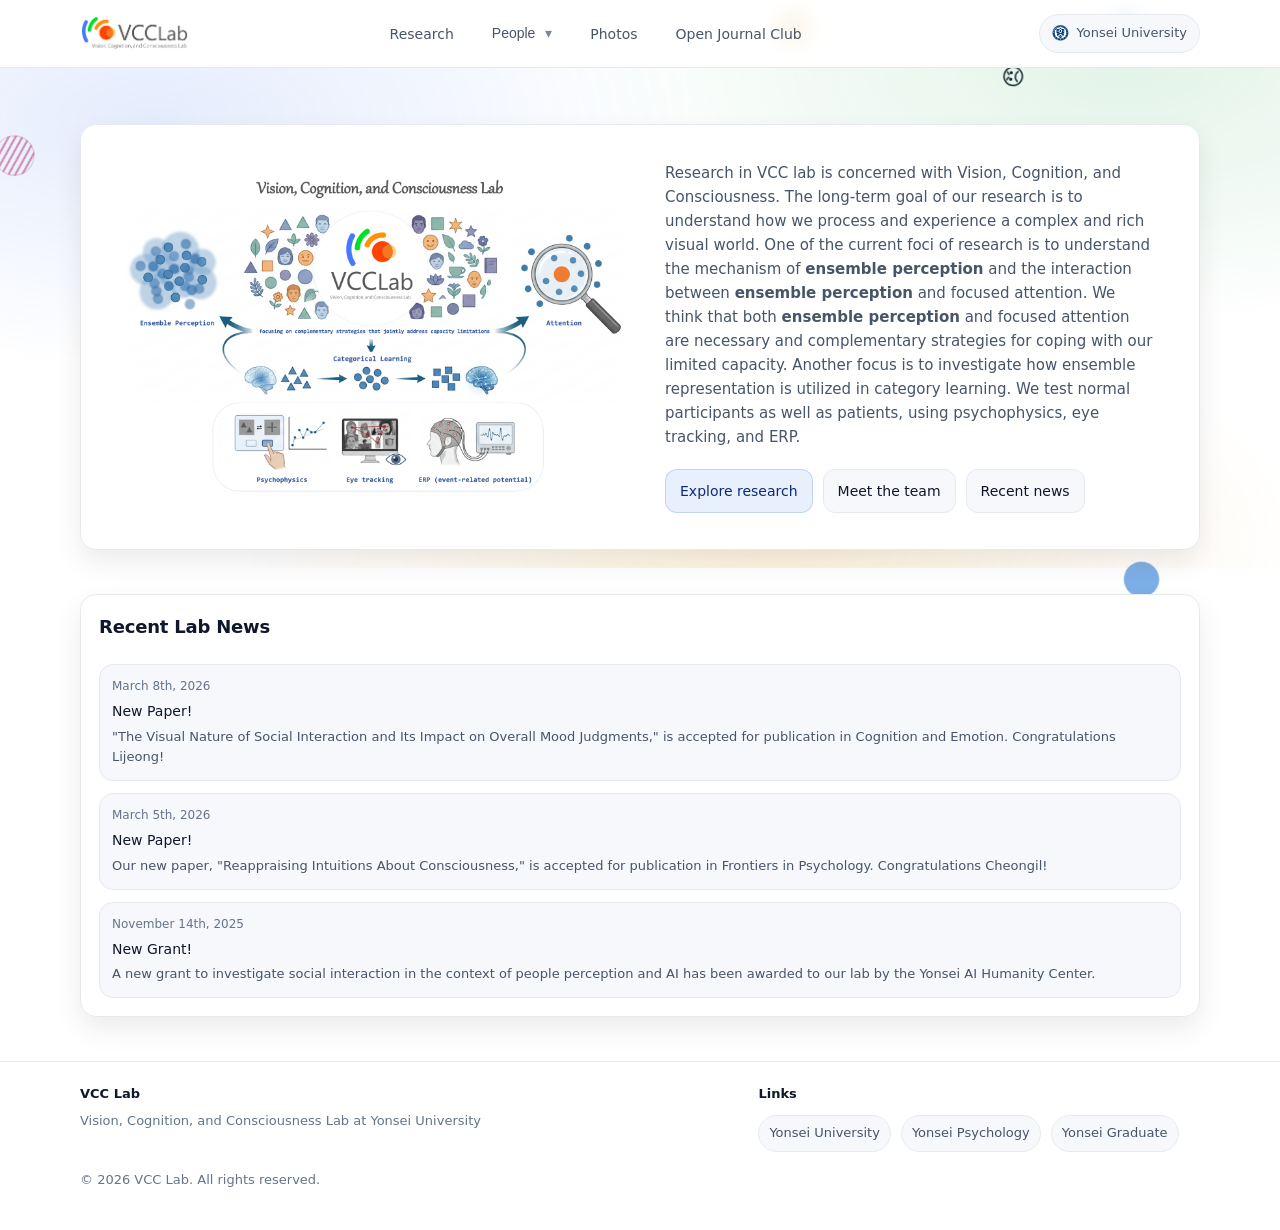
==== index.html @ 2c6363f0 "updated" ====
<!doctype html>
<html lang="en">
<head>
  <meta charset="utf-8" />
  <meta name="viewport" content="width=device-width, initial-scale=1" />
  <title>VCC Lab</title>
  <meta name="description" content="Vision, Cognition, and Consciousness Lab at Yonsei University" />
  <meta name="theme-color" content="#ffffff" />
  <link rel="icon" href="./assets/favicon/favicon.ico" sizes="any">
  <link rel="stylesheet" href="./assets/css/style.css" />
  <link href="https://fonts.googleapis.com/css2?family=Plus+Jakarta+Sans:wght@700;800&display=swap" rel="stylesheet">
  <style>
    /* ── Floating stimuli layer ── */
    #stimuli-layer {
      position: fixed;
      inset: 0;
      pointer-events: none;
      z-index: 0;
      overflow: hidden;
    }
    .stim {
      position: absolute;
      opacity: 0;
      transition: opacity 0.8s ease;
      will-change: transform, opacity;
    }
    .stim.alive { opacity: 1; }

    .news-row {
      grid-template-columns: 1fr;
    }
    /* ── Page z-order ── */
    /* header는 sticky 자체로 z-index 50 유지, position relative 추가 안 함 */
    main, footer { position: relative; z-index: 1; }

    /* hero 카드가 header 드롭다운을 가리지 않도록 */
    .hero { position: relative; z-index: 0; }
    .hero-split-card { position: relative; z-index: 0; }

    /* ── Hero split layout ── */
    .hero-split-card {
      display: flex;
      align-items: center;
      gap: 40px;
      padding: 36px 44px;
    }
    .hero-split-img {
      flex: 0 0 500px;
    }
    .hero-split-img img {
      width: 100%;
      height: auto;
      border-radius: 10px;
      display: block;
    }
    .hero-split-text {
      flex: 1;
      min-width: 0;
    }
    .hero-split-text .lead {
      text-align: left;
      margin-bottom: 20px;
    }
    @media (max-width: 700px) {
      .hero-split-card { flex-direction: column; padding: 24px 20px; gap: 24px; }
      .hero-split-img { flex: unset; width: 100%; max-width: 320px; margin: 0 auto; }
    }
  </style>
</head>

<body>
  <!-- Floating stimuli backdrop -->
  <div id="stimuli-layer" aria-hidden="true"></div>

  <a class="skip" href="#main">Skip to content</a>

  <header>
    <div class="container">
      <div class="nav">
        <a class="brand brand-logo-only" href="./index.html" aria-label="VCC Lab home">
          <img class="brand-logo" src="./assets/img/vcc-logo.png" alt="VCC Lab logo">
        </a>

        <nav class="nav-desktop" aria-label="Primary">
          <ul class="nav-list">
            <li><a href="./research.html">Research</a></li>
            <li class="has-dropdown">
              <button class="nav-link dropdown-toggle" type="button" aria-haspopup="true" aria-expanded="false">
                People <span class="chev" aria-hidden="true">▾</span>
              </button>
              <ul class="dropdown" role="menu">
                <li role="none"><a role="menuitem" href="./people/pi.html">P.I.</a></li>
                <li role="none"><a role="menuitem" href="./people/members.html">Members</a></li>
                <li role="none"><a role="menuitem" href="./people/alumni.html">Alumni</a></li>
              </ul>
            </li>
            <li><a href="./photos.html">Photos</a></li>
            <li><a href="./openJC.html">Open Journal Club</a></li>
          </ul>
        </nav>

        <div class="nav-right">
          <div class="pill pill-yonsei" title="Affiliation">
            <img class="pill-logo" src="./assets/img/yonsei-logo.png" alt="Yonsei University">
            <span class="pill-text">Yonsei University</span>
          </div>
          <button class="menu-btn" id="menuBtn" aria-expanded="false" aria-controls="mobileMenu" aria-label="Open menu">☰</button>
        </div>
      </div>

      <div class="mobile" id="mobileMenu">
        <ul class="mobile-list">
          <li><a href="./research.html">Research</a></li>
          <li class="mobile-group">
            <button class="mobile-accordion" type="button" aria-expanded="false" aria-controls="mobilePeople">
              People <span class="chev" aria-hidden="true">▾</span>
            </button>
            <ul class="mobile-sub" id="mobilePeople">
              <li><a href="./people/pi.html">P.I.</a></li>
              <li><a href="./people/members.html">Members</a></li>
              <li><a href="./people/alumni.html">Alumni</a></li>
            </ul>
          </li>
          <li><a href="./photos.html">Photos</a></li>
          <li><a href="./openJC.html">Open Journal Club</a></li>
        </ul>
      </div>
    </div>
  </header>

  <main id="main">
    <section class="hero" aria-label="Hero">
      <div class="container">
        <div class="card hero-split-card">
          <!-- Left: representative image -->
          <div class="hero-split-img">
            <img src="./assets/img/vcc.png" alt="VCC Lab representative image">
          </div>

          <!-- Right: text -->
          <div class="hero-split-text">
            <p class="lead">
              Research in VCC lab is concerned with Vision, Cognition, and Consciousness.
              The long-term goal of our research is to understand how we process and experience a complex and rich visual world.
              One of the current foci of research is to understand the mechanism of <a href="https://en.wikipedia.org/wiki/Ensemble_coding" target="_blank" rel="noreferrer"><strong>ensemble perception</strong></a> and the interaction between <a href="https://en.wikipedia.org/wiki/Ensemble_coding" target="_blank" rel="noreferrer"><strong>ensemble perception</strong></a> and focused attention.
              We think that both <a href="https://en.wikipedia.org/wiki/Ensemble_coding" target="_blank" rel="noreferrer"><strong>ensemble perception</strong></a> and focused attention are necessary and complementary strategies for coping with our limited capacity.
              Another focus is to investigate how ensemble representation is utilized in category learning.
              We test normal participants as well as patients, using psychophysics, eye tracking, and ERP.
            </p>
            <div class="cta-row">
              <a class="btn primary" href="./research.html">Explore research</a>
              <a class="btn" href="./people/members.html">Meet the team</a>
              <a class="btn" href="#news">Recent news</a>
            </div>
          </div>
        </div>
      </div>
    </section>

    <section aria-label="News">
      <div class="container">
        <div class="card content-card news-full" id="news">
          <div class="news-head">
            <div>
              <h2>Recent Lab News</h2>
            </div>
          </div>
          <ul class="list news-row" aria-label="News list">
            <li class="news-item">
              <div class="date">March 8th, 2026</div>
              <div class="title">New Paper!</div>
              <div class="desc">"The Visual Nature of Social Interaction and Its Impact on Overall Mood Judgments," is accepted for publication in Cognition and Emotion. Congratulations Lijeong!</div>
            </li>
            <li class="news-item">
              <div class="date">March 5th, 2026</div>
              <div class="title">New Paper!</div>
              <div class="desc">Our new paper, "Reappraising Intuitions About Consciousness," is accepted for publication in Frontiers in Psychology. Congratulations Cheongil!</div>
            </li>
            <li class="news-item">
              <div class="date">November 14th, 2025</div>
              <div class="title">New Grant!</div>
              <div class="desc">A new grant to investigate social interaction in the context of people perception and AI has been awarded to our lab by the Yonsei AI Humanity Center.</div>
            </li>
          </ul>
        </div>
      </div>
    </section>
  </main>

  <footer>
    <div class="container">
      <div class="footer-grid">
        <div>
          <div class="footer-title">VCC Lab</div>
          <div class="footer-sub">Vision, Cognition, and Consciousness Lab at Yonsei University</div>
        </div>
        <div>
          <div class="footer-title">Links</div>
          <div class="footer-links" aria-label="External links">
            <a href="https://www.yonsei.ac.kr/" target="_blank" rel="noreferrer">Yonsei University</a>
            <a href="https://psychology.yonsei.ac.kr/" target="_blank" rel="noreferrer">Yonsei Psychology</a>
            <a href="https://graduate.yonsei.ac.kr/" target="_blank" rel="noreferrer">Yonsei Graduate</a>
          </div>
        </div>
      </div>
      <div class="copyright">© <span id="year"></span> VCC Lab. All rights reserved.</div>
    </div>
  </footer>

  <script defer src="./assets/js/main.js"></script>

  <script>
  (() => {
    const layer = document.getElementById('stimuli-layer');
    const W = () => window.innerWidth;
    const H = () => window.innerHeight;

    const COLORS = ['#e05c5c','#5c9be0','#5cce7a','#e0b95c','#a05ce0','#5ccee0','#e07a5c','#ce5c8a'];
    const EMOTIONS = ['😊','😮','😢','😠','😲','🙂','😐','😃','😯'];

    /* ── SVG helpers ── */
    function svgNS(tag) { return document.createElementNS('http://www.w3.org/2000/svg', tag); }

    function makeLine(angle, color) {
      const len = 28 + Math.random() * 22;
      const S = len + 10;
      const svg = svgNS('svg');
      svg.setAttribute('width', S); svg.setAttribute('height', S);
      svg.setAttribute('viewBox', `0 0 ${S} ${S}`);
      const cx = S/2, cy = S/2;
      const rad = angle * Math.PI / 180;
      const dx = Math.cos(rad)*len/2, dy = Math.sin(rad)*len/2;
      const line = svgNS('line');
      line.setAttribute('x1', cx-dx); line.setAttribute('y1', cy-dy);
      line.setAttribute('x2', cx+dx); line.setAttribute('y2', cy+dy);
      line.setAttribute('stroke', color); line.setAttribute('stroke-width', '3');
      line.setAttribute('stroke-linecap', 'round');
      svg.appendChild(line);
      return svg;
    }

    function makeCircle(color) {
      const r = 8 + Math.random() * 10;
      const S = r*2+6;
      const svg = svgNS('svg');
      svg.setAttribute('width', S); svg.setAttribute('height', S);
      svg.setAttribute('viewBox', `0 0 ${S} ${S}`);
      const c = svgNS('circle');
      c.setAttribute('cx', S/2); c.setAttribute('cy', S/2); c.setAttribute('r', r);
      c.setAttribute('fill', color); c.setAttribute('opacity', '0.8');
      svg.appendChild(c);
      return svg;
    }

    function makeSquare(color) {
      const s = 14 + Math.random() * 14;
      const S = s + 8;
      const svg = svgNS('svg');
      svg.setAttribute('width', S); svg.setAttribute('height', S);
      svg.setAttribute('viewBox', `0 0 ${S} ${S}`);
      const r = svgNS('rect');
      r.setAttribute('x', 4); r.setAttribute('y', 4);
      r.setAttribute('width', s); r.setAttribute('height', s);
      r.setAttribute('fill', 'none'); r.setAttribute('stroke', color);
      r.setAttribute('stroke-width', '2.5'); r.setAttribute('rx', '3');
      svg.appendChild(r);
      return svg;
    }

    function makeGabor(angle, color) {
      const size = 44;
      const uid = 'g' + Math.random().toString(36).slice(2);
      const svg = svgNS('svg');
      svg.setAttribute('width', size); svg.setAttribute('height', size);
      svg.setAttribute('viewBox', `0 0 ${size} ${size}`);
      const defs = svgNS('defs');
      const clip = svgNS('clipPath');
      clip.setAttribute('id', uid);
      const cc = svgNS('circle');
      cc.setAttribute('cx', size/2); cc.setAttribute('cy', size/2); cc.setAttribute('r', size/2-2);
      clip.appendChild(cc); defs.appendChild(clip); svg.appendChild(defs);
      const g = svgNS('g');
      g.setAttribute('clip-path', `url(#${uid})`);
      const rad = angle * Math.PI / 180;
      const spacing = 6;
      for (let i = -size; i < size*2; i += spacing) {
        const l = svgNS('line');
        const ox = Math.cos(rad+Math.PI/2)*i, oy = Math.sin(rad+Math.PI/2)*i;
        const dx = Math.cos(rad)*size*2, dy = Math.sin(rad)*size*2;
        l.setAttribute('x1', size/2+ox-dx); l.setAttribute('y1', size/2+oy-dy);
        l.setAttribute('x2', size/2+ox+dx); l.setAttribute('y2', size/2+oy+dy);
        l.setAttribute('stroke', color); l.setAttribute('stroke-width', '2'); l.setAttribute('opacity','0.7');
        g.appendChild(l);
      }
      const border = svgNS('circle');
      border.setAttribute('cx', size/2); border.setAttribute('cy', size/2); border.setAttribute('r', size/2-2);
      border.setAttribute('fill','none'); border.setAttribute('stroke', color);
      border.setAttribute('stroke-width','1.5'); border.setAttribute('opacity','0.4');
      g.appendChild(border); svg.appendChild(g);
      return svg;
    }

    function makeEmoji() {
      const span = document.createElement('span');
      span.textContent = EMOTIONS[Math.floor(Math.random() * EMOTIONS.length)];
      span.style.cssText = `font-size:${22+Math.random()*14}px;line-height:1;user-select:none;display:block`;
      return span;
    }

    function randomChild() {
      const color = COLORS[Math.floor(Math.random() * COLORS.length)];
      const kind = Math.floor(Math.random() * 5);
      if (kind === 0) return makeLine(Math.random()*180, color);
      if (kind === 1) return makeCircle(color);
      if (kind === 2) return makeSquare(color);
      if (kind === 3) return makeGabor(Math.random()*180, color);
      return makeEmoji();
    }

    /* ── Particle lifecycle ── */
    const MAX_STIMS = 20;
    let pool = [];
    let paused = false;

    function spawn() {
      if (paused || pool.length >= MAX_STIMS) return;

      const wrap = document.createElement('div');
      wrap.className = 'stim';
      wrap.appendChild(randomChild());
      layer.appendChild(wrap);

      let cx = Math.random() * W();
      let cy = Math.random() * H();
      wrap.style.left = cx + 'px';
      wrap.style.top  = cy + 'px';

      const speed = 0.15 + Math.random() * 0.25;
      const ang   = Math.random() * Math.PI * 2;
      const vx    = Math.cos(ang) * speed;
      const vy    = Math.sin(ang) * speed;
      const vspin = (Math.random() - 0.5) * 0.04;
      let rot     = Math.random() * 360;
      let last    = null;
      let alive   = true;

      pool.push(wrap);
      requestAnimationFrame(() => requestAnimationFrame(() => wrap.classList.add('alive')));

      function tick(ts) {
        if (!alive) return;
        if (paused) { last = null; requestAnimationFrame(tick); return; }
        const dt = last ? Math.min(ts - last, 50) : 16;
        last = ts;
        cx += vx * dt; cy += vy * dt; rot += vspin * dt;
        wrap.style.left      = cx + 'px';
        wrap.style.top       = cy + 'px';
        wrap.style.transform = `rotate(${rot}deg)`;
        const margin = 80;
        if (cx < -margin || cx > W()+margin || cy < -margin || cy > H()+margin) {
          kill(); return;
        }
        requestAnimationFrame(tick);
      }

      function kill() {
        alive = false;
        wrap.classList.remove('alive');
        setTimeout(() => { wrap.remove(); pool = pool.filter(p => p !== wrap); }, 900);
      }

      requestAnimationFrame(tick);
    }

    /* ── Pause on scroll past hero ── */
    window.addEventListener('scroll', () => {
      const heroEl = document.querySelector('.hero');
      if (!heroEl) return;
      const rect = heroEl.getBoundingClientRect();
      const nowPaused = rect.bottom < 0;
      if (nowPaused !== paused) {
        paused = nowPaused;
        if (paused) {
          pool.forEach(p => p.classList.remove('alive'));
        }
      }
    }, { passive: true });

    /* ── Spawn loop ── */
    function loop() {
      if (!paused) spawn();
      setTimeout(loop, 350 + Math.random() * 450);
    }

    window.addEventListener('load', () => {
      for (let i = 0; i < 10; i++) setTimeout(spawn, i * 120);
      loop();
    });
  })();
  </script>
</body>
</html>
---- assets/css/style.css ----
:root{
  /* base */
  --bg: #ffffff;
  --surface: #f6f8fb;
  --card: #ffffff;
  --text: #0f172a;
  --muted: #475569;
  --muted2: #64748b;
  --line: #e6eaf0;

  /* brand colors (blue / green / orange) */
  --blue: #2563eb;
  --green: #16a34a;
  --orange: #f59e0b;

  --blue-weak: rgba(37,99,235,0.12);
  --green-weak: rgba(22,163,74,0.12);
  --orange-weak: rgba(245,158,11,0.14);

  --shadow: 0 12px 28px rgba(2,6,23,0.08);
  --radius: 16px;
  --max: 1120px;
  --font: ui-sans-serif, system-ui, -apple-system, Segoe UI, Roboto, Helvetica, Arial, "Apple Color Emoji","Segoe UI Emoji";
}

.page-hero h1 {
  font-family: 'Plus Jakarta Sans', sans-serif;
  background: linear-gradient(90deg, #4a7fd4 0%, #3aab6a 25%, #e87a3a 50%, #3aab6a 75%, #4a7fd4 100%);
  background-size: 200% auto;
  -webkit-background-clip: text;
  -webkit-text-fill-color: transparent;
  background-clip: text;
  font-weight: 800;
  line-height: 1.3;
  padding-bottom: 0.15em;
  animation: gradientFlow 15s linear infinite;
}

@keyframes gradientFlow {
  0%   { background-position: 0% center; }
  100% { background-position: 200% center; }
}

*{ box-sizing: border-box; }
html, body{ height: 100%; }
body{
  margin: 0;
  font-family: var(--font);
  color: var(--text);
  background: var(--bg);
  line-height: 1.6;
}

a{ color: inherit; text-decoration: none; }
a:hover{ text-decoration: underline; text-underline-offset: 4px; }

.container{
  width: min(var(--max), calc(100% - 44px));
  margin: 0 auto;
}

/* accessibility */
.skip{
  position: absolute;
  left: -999px;
  top: 10px;
  padding: 10px 12px;
  background: var(--card);
  border: 1px solid var(--line);
  border-radius: 12px;
}
.skip:focus{ left: 10px; z-index: 999; }

/* header */
header{
  position: sticky;
  top: 0;
  z-index: 50;
  background: rgba(255,255,255,0.82);
  backdrop-filter: blur(10px);
  border-bottom: 1px solid var(--line);
}
.nav{
  display: flex;
  align-items: center;
  justify-content: space-between;
  padding: 14px 0;
  gap: 14px;
}
.brand{
  display: flex;
  align-items: center;
  gap: 10px;
  min-width: 200px;
}
.logo{
  width: 36px;
  height: 36px;
  border-radius: 12px;
  border: 1px solid rgba(15,23,42,0.10);
  background:
    radial-gradient(circle at 28% 30%, var(--blue) 0 38%, transparent 40%),
    radial-gradient(circle at 70% 35%, var(--green) 0 34%, transparent 36%),
    radial-gradient(circle at 52% 74%, var(--orange) 0 34%, transparent 36%),
    linear-gradient(#ffffff, #ffffff);
  box-shadow: 0 8px 18px rgba(2,6,23,0.10);
}
.brand-title{ display: grid; gap: 2px; }
.brand-title .name{
  font-size: 14px;
  letter-spacing: 0.2px;
  font-weight: 750;
}
.brand-title .tag{
  font-size: 12px;
  color: var(--muted2);
}

nav ul{
  list-style: none;
  padding: 0;
  margin: 0;
  display: flex;
  gap: 18px;
  align-items: center;
}
nav a{
  font-size: 14px;
  color: var(--muted);
  padding: 8px 10px;
  border-radius: 12px;
}
nav a:hover{
  background: var(--surface);
  text-decoration: none;
  color: var(--text);
}

.nav-right{
  display: flex;
  align-items: center;
  gap: 10px;
  min-width: 200px;
  justify-content: flex-end;
}
.pill{
  display: inline-flex;
  align-items: center;
  gap: 8px;
  padding: 8px 12px;
  border-radius: 999px;
  border: 1px solid var(--line);
  background: var(--surface);
  color: var(--muted);
  font-size: 13px;
  white-space: nowrap;
}
.pill strong{ color: var(--text); }

.menu-btn{
  display: none;
  width: 40px;
  height: 40px;
  border-radius: 12px;
  border: 1px solid var(--line);
  background: var(--surface);
  cursor: pointer;
}

/* mobile menu */
.mobile{
  display: none;
  border-top: 1px solid var(--line);
  background: rgba(255,255,255,0.94);
}
.mobile ul{
  list-style: none;
  margin: 0;
  padding: 10px 0;
  display: grid;
  gap: 6px;
}
.mobile a{
  display: block;
  padding: 10px 12px;
  border-radius: 12px;
  color: var(--muted);
}
.mobile a:hover{
  background: var(--surface);
  color: var(--text);
  text-decoration: none;
}
.mobile.open{ display: block; }

/* hero */
.hero{
  padding: 56px 0 18px;
  background:
    radial-gradient(900px 420px at 12% 10%, var(--blue-weak), transparent 60%),
    radial-gradient(900px 420px at 88% 0%, var(--green-weak), transparent 62%),
    radial-gradient(900px 420px at 60% 95%, var(--orange-weak), transparent 60%);
}
.hero-grid{
  display: grid;
  grid-template-columns: 1.2fr 0.8fr;
  gap: 18px;
  align-items: stretch;
}
.card{
  background: var(--card);
  border: 1px solid var(--line);
  border-radius: var(--radius);
  box-shadow: var(--shadow);
}
.hero-main{ padding: 26px; }

.kicker{
  display: inline-flex;
  align-items: center;
  gap: 10px;
  padding: 7px 12px;
  border-radius: 999px;
  border: 1px solid var(--line);
  background: var(--surface);
  color: var(--muted);
  font-size: 13px;
}
.dot{
  width: 8px; height: 8px;
  border-radius: 999px;
  background: var(--blue);
  box-shadow: 0 0 0 4px var(--blue-weak);
}

h1{
  margin: 14px 0 10px;
  font-size: clamp(30px, 4vw, 44px);
  line-height: 1.12;
  letter-spacing: -0.45px;
}
.lead{
  margin: 0;
  color: var(--muted);
  font-size: 15px;
  max-width: 72ch;
}

.cta-row{
  display: flex;
  flex-wrap: wrap;
  gap: 10px;
  margin-top: 18px;
}
.btn{
  display: inline-flex;
  align-items: center;
  justify-content: center;
  gap: 8px;
  padding: 10px 14px;
  border-radius: 12px;
  border: 1px solid var(--line);
  background: var(--surface);
  color: var(--text);
  font-size: 14px;
  cursor: pointer;
}
.btn:hover{
  text-decoration: none;
  background: #eef3ff;
}
.btn.primary{
  border-color: rgba(37,99,235,0.20);
  background: rgba(37,99,235,0.10);
  color: #0b2a7a;
}
.btn.primary:hover{ background: rgba(37,99,235,0.14); }

/* side cards */
.hero-side{
  padding: 18px;
  display: grid;
  gap: 12px;
}
.mini{
  border: 1px solid var(--line);
  background: var(--surface);
  border-radius: 14px;
  padding: 14px;
}
.mini h3{
  margin: 0 0 6px;
  font-size: 13px;
  color: var(--muted2);
  letter-spacing: 0.2px;
  font-weight: 700;
}
.mini p{ margin: 0; color: var(--muted); font-size: 14px; }
.meta{
  margin-top: 10px;
  display: flex;
  flex-wrap: wrap;
  gap: 8px;
}
.chip{
  font-size: 12px;
  color: var(--muted);
  padding: 6px 10px;
  border-radius: 999px;
  background: #ffffff;
  border: 1px solid var(--line);
}

/* content sections */
section{ padding: 26px 0; }
.grid2{
  display: grid;
  grid-template-columns: 1fr 1fr;
  gap: 18px;
  align-items: start;
}
.content-card{ padding: 18px; }
.content-card h2{
  margin: 0 0 10px;
  font-size: 18px;
  letter-spacing: -0.2px;
}
.content-card p{ margin: 0; color: var(--muted); font-size: 14px; }

.list{
  margin: 12px 0 0;
  padding: 0;
  list-style: none;
  display: grid;
  gap: 10px;
}
.news-item{
  padding: 12px;
  border-radius: 14px;
  border: 1px solid var(--line);
  background: var(--surface);
  display: grid;
  gap: 4px;
}
.news-item .date{ font-size: 12px; color: var(--muted2); }
.news-item .title{ font-size: 14px; color: var(--text); }
.news-item .desc{ font-size: 13px; color: var(--muted); }

.quick{
  display: grid;
  gap: 10px;
  margin-top: 12px;
}
.quick a{
  display: flex;
  align-items: center;
  justify-content: space-between;
  padding: 12px 14px;
  border-radius: 14px;
  border: 1px solid var(--line);
  background: var(--surface);
  color: var(--muted);
}
.quick a:hover{
  background: #eef3ff;
  color: var(--text);
  text-decoration: none;
}
.arrow{ opacity: 0.7; }

/* footer */
footer{
  margin-top: 18px;
  padding: 22px 0 40px;
  border-top: 1px solid var(--line);
  color: var(--muted2);
  font-size: 13px;
}
.footer-grid{
  display: grid;
  grid-template-columns: 1.2fr 0.8fr;
  gap: 16px;
}
.footer-title{ color: var(--text); font-weight: 750; }
.footer-sub{ margin-top: 6px; color: var(--muted2); }
.footer-links{
  display: flex;
  flex-wrap: wrap;
  gap: 10px;
  margin-top: 10px;
}
.footer-links a{
  padding: 7px 10px;
  border-radius: 999px;
  border: 1px solid var(--line);
  background: var(--surface);
  color: var(--muted);
}
.footer-links a:hover{
  background: #eef3ff;
  color: var(--text);
  text-decoration: none;
}
.copyright{
  margin-top: 18px;
  color: var(--muted2);
}

/* responsive */
@media (max-width: 920px){
  .hero-grid{ grid-template-columns: 1fr; }
  .nav-right .pill{ display: none; }
}
@media (max-width: 720px){
  nav{ display: none; }
  .menu-btn{ display: inline-flex; align-items: center; justify-content: center; }
  .grid2{ grid-template-columns: 1fr; }
  .footer-grid{ grid-template-columns: 1fr; }
  .hero{ padding-top: 42px; }
}

/* nav dropdown */
.nav-list{ position: relative; }
.nav-link{
  font-size: 14px;
  color: var(--muted);
  padding: 8px 10px;
  border-radius: 12px;
  background: transparent;
  border: 0;
  cursor: pointer;
}
.nav-link:hover{
  background: var(--surface);
  color: var(--text);
}
.has-dropdown{ position: relative; }
.dropdown{
  position: absolute;
  top: calc(100% + 10px);
  left: 0;
  min-width: 180px;
  padding: 8px;
  margin: 0;
  list-style: none;
  border: 1px solid var(--line);
  background: var(--card);
  border-radius: 14px;
  box-shadow: var(--shadow);
  display: none;
  z-index: 60;
}
.dropdown a{
  display: block;
  padding: 10px 10px;
  border-radius: 12px;
  color: var(--muted);
}
.dropdown a:hover{
  background: var(--surface);
  color: var(--text);
  text-decoration: none;
}
.has-dropdown:hover .dropdown{ display: block; }
.dropdown-toggle[aria-expanded="true"] + .dropdown{ display: block; }
.chev{ margin-left: 6px; opacity: 0.7; }

/* mobile lists */
.mobile-list{ list-style: none; margin: 0; padding: 10px 0; display: grid; gap: 6px; }
.mobile-group{ padding: 0 0 6px; }
.mobile-accordion{
  width: 100%;
  text-align: left;
  padding: 10px 12px;
  border-radius: 12px;
  border: 1px solid transparent;
  background: transparent;
  color: var(--muted);
  cursor: pointer;
}
.mobile-accordion:hover{ background: var(--surface); color: var(--text); }
.mobile-sub{
  list-style: none;
  margin: 6px 0 0;
  padding: 0 0 0 8px;
  display: none;
  gap: 6px;
}
.mobile-sub.open{ display: grid; }

/* page hero */
.page-hero{
  padding: 42px 0 10px;
  background:
    radial-gradient(900px 380px at 12% 0%, var(--blue-weak), transparent 62%),
    radial-gradient(900px 380px at 88% 0%, var(--green-weak), transparent 62%);
}
.page-hero-inner{
  padding: 18px 0 8px;
}
.page-hero h1{
  margin: 0 0 8px;
  font-size: clamp(28px, 3.2vw, 38px);
  letter-spacing: -0.35px;
}

/* utilities */
.muted{ color: var(--muted2); }

/* cards grid */
.cards3{
  display: grid;
  grid-template-columns: repeat(3, 1fr);
  gap: 14px;
}
@media (max-width: 920px){
  .cards3{ grid-template-columns: 1fr; }
}

/* mini cards */
.mini-card, .person-card{
  border: 1px solid var(--line);
  background: var(--surface);
  border-radius: 14px;
  padding: 14px;
}
.mini-card h3, .person-card h3{ margin: 0 0 6px; font-size: 16px; }
.mini-card p, .person-card p{ margin: 0; color: var(--muted); font-size: 14px; }
.text-link{ color: var(--blue); }
.text-link:hover{ text-decoration: underline; }

/* profile */
.profile{
  display: grid;
  grid-template-columns: 140px 1fr;
  gap: 18px;
  align-items: start;
}
@media (max-width: 720px){
  .profile{ grid-template-columns: 1fr; }
}
.avatar{
  width: 140px;
  height: 140px;
  border-radius: 18px;
  border: 1px solid var(--line);
  background:
    radial-gradient(circle at 35% 30%, var(--blue-weak), transparent 55%),
    radial-gradient(circle at 70% 40%, var(--green-weak), transparent 55%),
    radial-gradient(circle at 50% 75%, var(--orange-weak), transparent 55%),
    var(--surface);
}
.profile-body h2{ margin: 0 0 6px; }
.profile-links{ display: flex; flex-wrap: wrap; gap: 10px; margin: 12px 0 6px; }

/* bullets and pubs */
.bullets{ margin: 10px 0 0; color: var(--muted); }
.pubs{ margin: 10px 0 0; padding-left: 18px; color: var(--muted); display: grid; gap: 10px; }
.pub-title{ display: block; color: var(--text); }
.pub-meta{ display: block; color: var(--muted2); font-size: 13px; }

/* photos */
.photo-grid{
  display: grid;
  grid-template-columns: repeat(3, 1fr);
  gap: 14px;
}
@media (max-width: 920px){
  .photo-grid{ grid-template-columns: 1fr; }
}
.photo-tile {
  margin: 0;
  border: 1px solid var(--line);
  border-radius: 14px;
  overflow: hidden;
  background: var(--surface);
}
.photo-tile img {
  width: 100%;
  aspect-ratio: 4 / 3;
  object-fit: cover;
  display: block;
}
.photo-ph{
  aspect-ratio: 4 / 3;
  background:
    linear-gradient(135deg, var(--blue-weak), transparent 55%),
    linear-gradient(225deg, var(--green-weak), transparent 55%),
    linear-gradient(315deg, var(--orange-weak), transparent 55%),
    #ffffff;
}
.photo-tile figcaption{
  padding: 10px 12px;
  color: var(--muted);
  font-size: 13px;
}

/* alumni */
.alumni-list{
  list-style: none;
  margin: 0;
  padding: 0;
  display: grid;
  gap: 10px;
}
.alumni-item{
  padding: 12px;
  border-radius: 14px;
  border: 1px solid var(--line);
  background: var(--surface);
  display: grid;
  gap: 4px;
}
.alumni-name{ font-weight: 700; }
.alumni-meta{ color: var(--muted2); font-size: 13px; }
.alumni-now{ color: var(--muted); font-size: 14px; }

/* home: make hero grid behave nicely */
.hero-grid-home{ align-items: start; }

/* home: news full width + horizontal layout */
.news-full .news-head{
  display: flex;
  align-items: flex-end;
  justify-content: space-between;
  gap: 12px;
  margin-bottom: 10px;
}

.news-row{
  display: grid;
  grid-template-columns: repeat(3, 1fr);
  gap: 12px;
}

.news-row .news-item{
  height: 100%;
}

@media (max-width: 920px){
  .news-row{ grid-template-columns: 1fr; }
}

/* brand: logo only */
.brand-logo-only{
  min-width: auto;
  gap: 0;
}

.brand-logo{
  height: 34px;
  width: auto;
  display: block;
}

/* right pill: yonsei logo + text, no bold */
.pill-yonsei{
  gap: 8px;
}

.pill-logo{
  height: 16px;
  width: auto;
  display: block;
}

.pill-text{
  font-weight: 500;
}

/* optional: if your vcc logo is tall, adjust on mobile */
@media (max-width: 720px){
  .brand-logo{ height: 32px; }
}
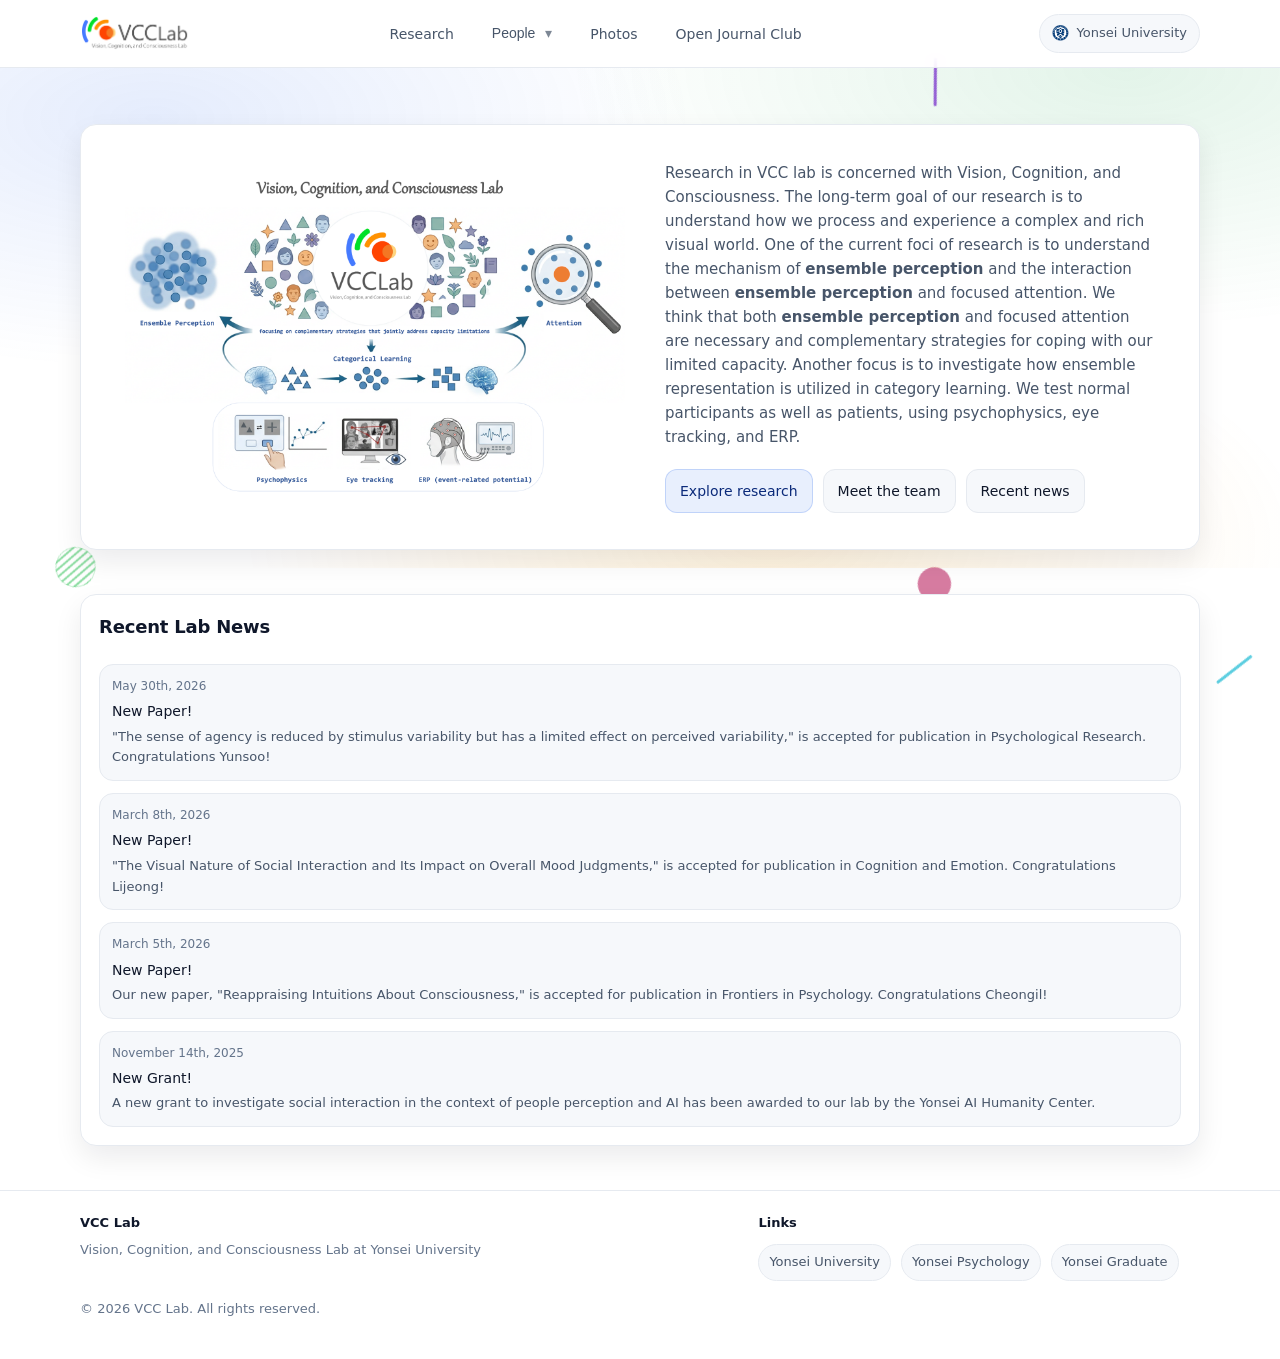
==== commit e9a3620c: "Update index.html" ====
--- a/index.html
+++ b/index.html
@@ -166,6 +166,11 @@
             </div>
           </div>
           <ul class="list news-row" aria-label="News list">
+            <li class="news-item">
+              <div class="date">May 30th, 2026</div>
+              <div class="title">New Paper!</div>
+              <div class="desc">"The sense of agency is reduced by stimulus variability but has a limited effect on perceived variability," is accepted for publication in Psychological Research. Congratulations Yunsoo!</div>
+            </li>
             <li class="news-item">
               <div class="date">March 8th, 2026</div>
               <div class="title">New Paper!</div>
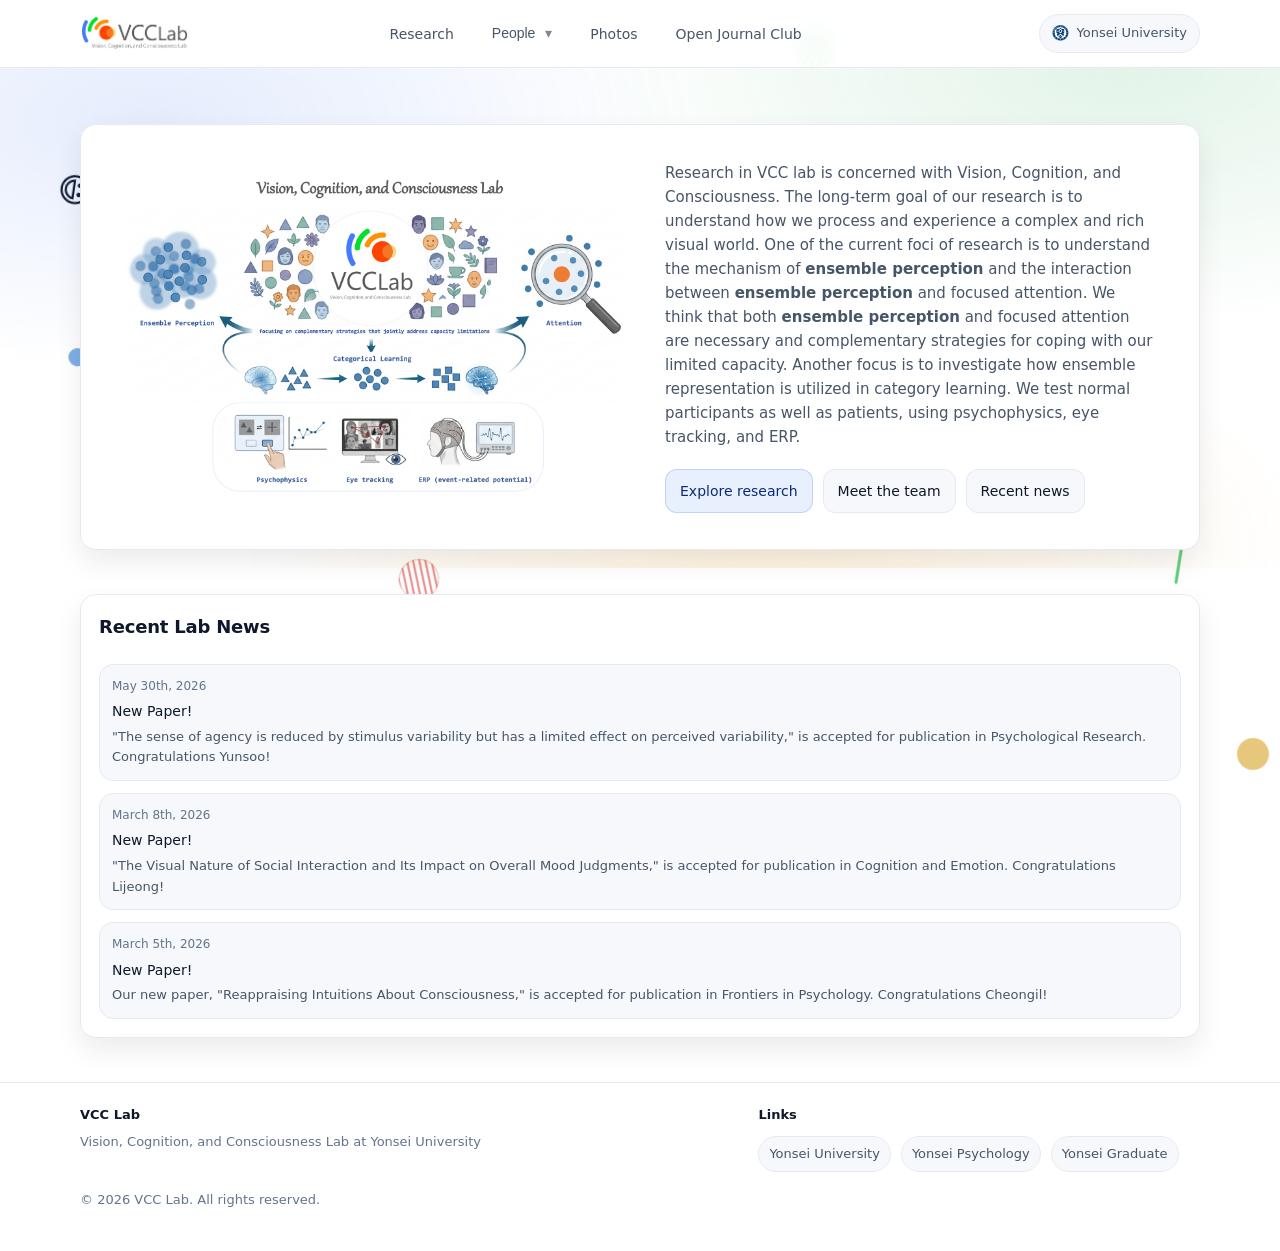
==== commit 45206159: "Update index.html" ====
--- a/index.html
+++ b/index.html
@@ -180,11 +180,6 @@
               <div class="date">March 5th, 2026</div>
               <div class="title">New Paper!</div>
               <div class="desc">Our new paper, "Reappraising Intuitions About Consciousness," is accepted for publication in Frontiers in Psychology. Congratulations Cheongil!</div>
-            </li>
-            <li class="news-item">
-              <div class="date">November 14th, 2025</div>
-              <div class="title">New Grant!</div>
-              <div class="desc">A new grant to investigate social interaction in the context of people perception and AI has been awarded to our lab by the Yonsei AI Humanity Center.</div>
             </li>
           </ul>
         </div>
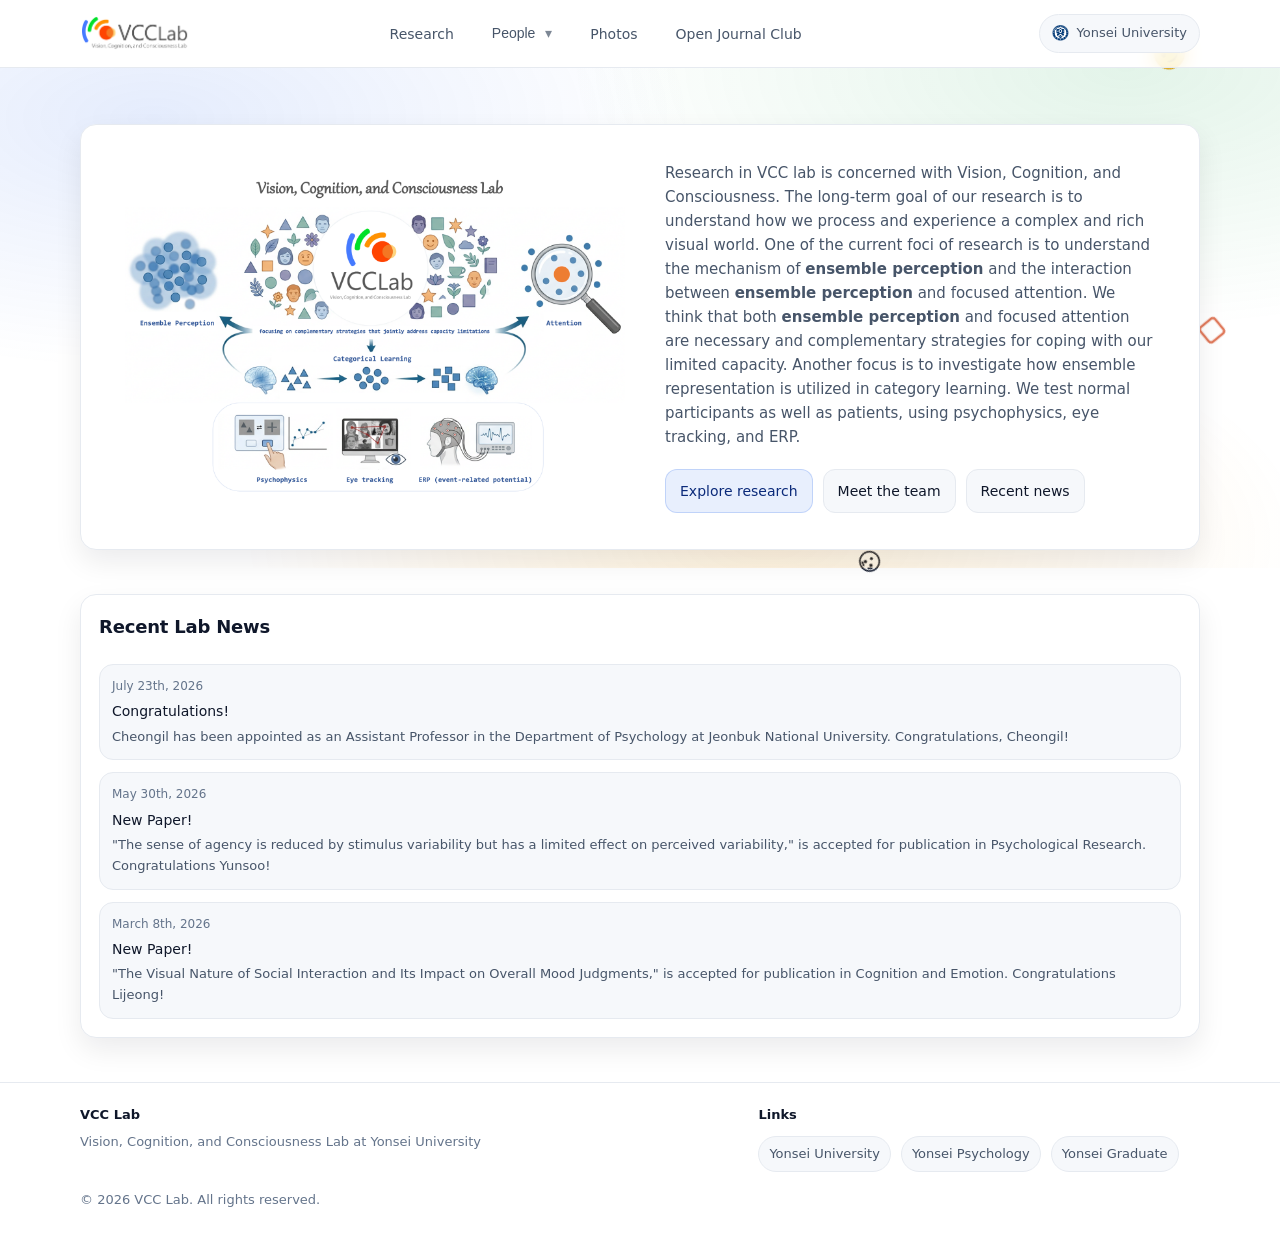
==== commit d7f69f49: "Update index.html" ====
--- a/index.html
+++ b/index.html
@@ -167,6 +167,11 @@
           </div>
           <ul class="list news-row" aria-label="News list">
             <li class="news-item">
+              <div class="date">July 23th, 2026</div>
+              <div class="title">Congratulations!</div>
+              <div class="desc">Cheongil has been appointed as an Assistant Professor in the Department of Psychology at Jeonbuk National University. Congratulations, Cheongil!</div>
+            </li>
+            <li class="news-item">
               <div class="date">May 30th, 2026</div>
               <div class="title">New Paper!</div>
               <div class="desc">"The sense of agency is reduced by stimulus variability but has a limited effect on perceived variability," is accepted for publication in Psychological Research. Congratulations Yunsoo!</div>
@@ -176,11 +181,7 @@
               <div class="title">New Paper!</div>
               <div class="desc">"The Visual Nature of Social Interaction and Its Impact on Overall Mood Judgments," is accepted for publication in Cognition and Emotion. Congratulations Lijeong!</div>
             </li>
-            <li class="news-item">
-              <div class="date">March 5th, 2026</div>
-              <div class="title">New Paper!</div>
-              <div class="desc">Our new paper, "Reappraising Intuitions About Consciousness," is accepted for publication in Frontiers in Psychology. Congratulations Cheongil!</div>
-            </li>
+
           </ul>
         </div>
       </div>
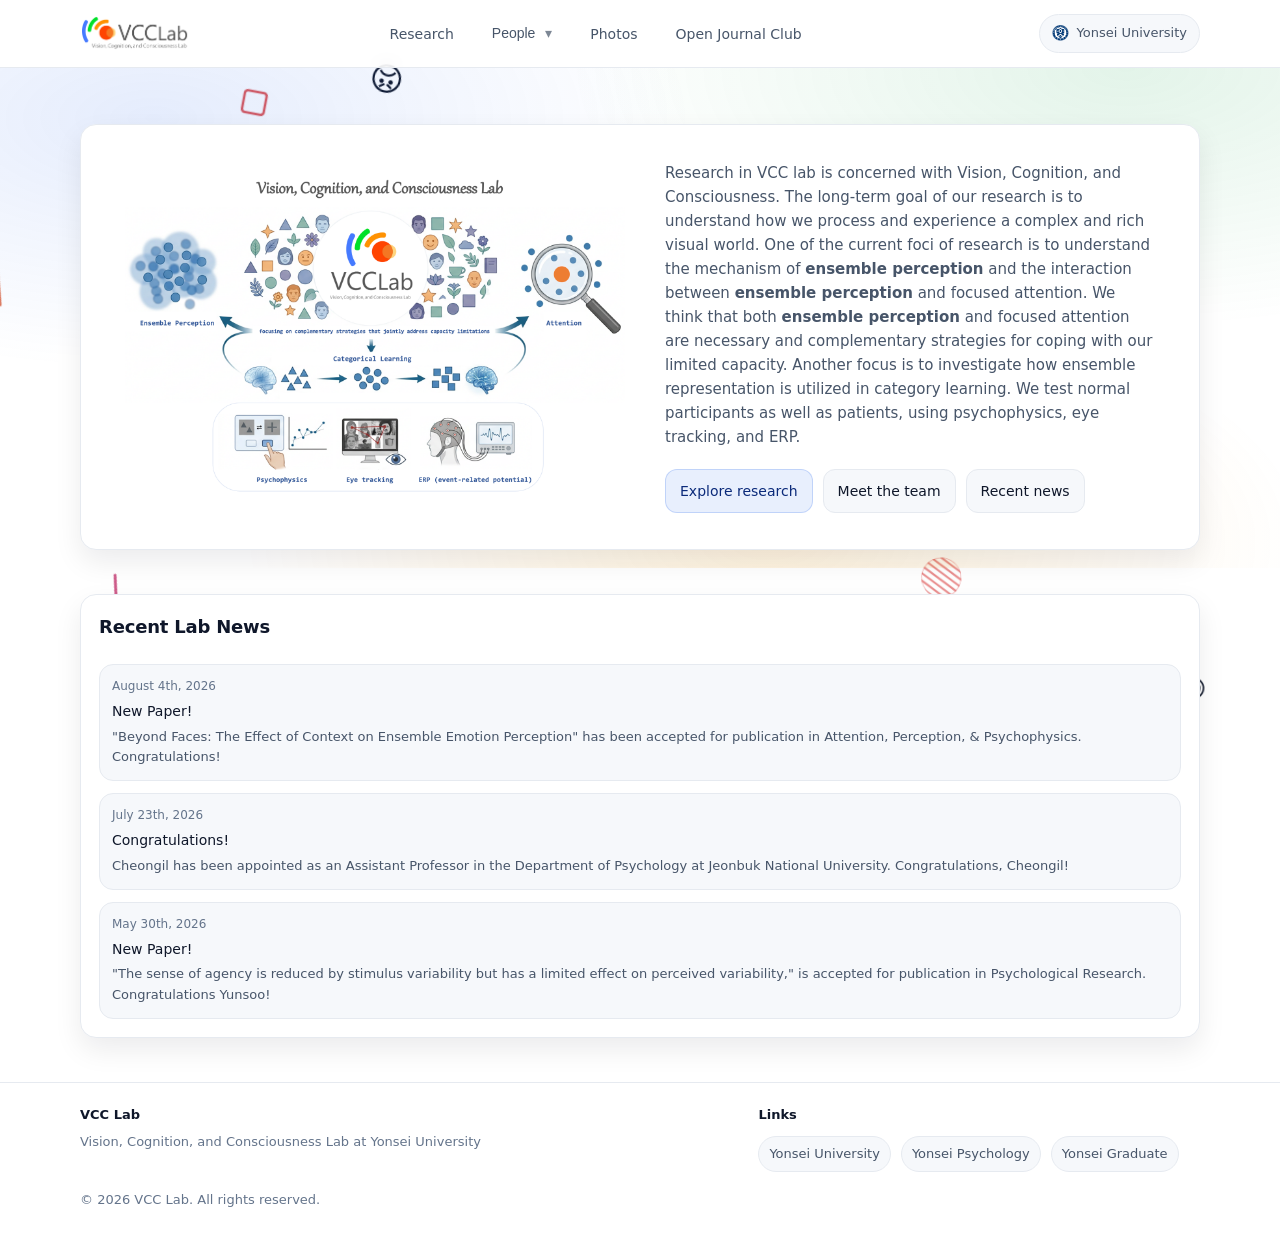
==== commit f9f7a48c: "update" ====
--- a/index.html
+++ b/index.html
@@ -167,6 +167,11 @@
           </div>
           <ul class="list news-row" aria-label="News list">
             <li class="news-item">
+              <div class="date">August 4th, 2026</div>
+              <div class="title">New Paper!</div>
+              <div class="desc">"Beyond Faces: The Effect of Context on Ensemble Emotion Perception" has been accepted for publication in Attention, Perception, & Psychophysics. Congratulations!</div>
+            </li>
+            <li class="news-item">
               <div class="date">July 23th, 2026</div>
               <div class="title">Congratulations!</div>
               <div class="desc">Cheongil has been appointed as an Assistant Professor in the Department of Psychology at Jeonbuk National University. Congratulations, Cheongil!</div>
@@ -175,11 +180,6 @@
               <div class="date">May 30th, 2026</div>
               <div class="title">New Paper!</div>
               <div class="desc">"The sense of agency is reduced by stimulus variability but has a limited effect on perceived variability," is accepted for publication in Psychological Research. Congratulations Yunsoo!</div>
-            </li>
-            <li class="news-item">
-              <div class="date">March 8th, 2026</div>
-              <div class="title">New Paper!</div>
-              <div class="desc">"The Visual Nature of Social Interaction and Its Impact on Overall Mood Judgments," is accepted for publication in Cognition and Emotion. Congratulations Lijeong!</div>
             </li>
 
           </ul>
--- a/assets/css/style.css
+++ b/assets/css/style.css
@@ -577,12 +577,12 @@
 }
 .photo-tile img {
   width: 100%;
-  aspect-ratio: 4 / 3;
+  aspect-ratio: 16 / 9;
   object-fit: cover;
   display: block;
 }
 .photo-ph{
-  aspect-ratio: 4 / 3;
+  aspect-ratio: 16 / 9;
   background:
     linear-gradient(135deg, var(--blue-weak), transparent 55%),
     linear-gradient(225deg, var(--green-weak), transparent 55%),
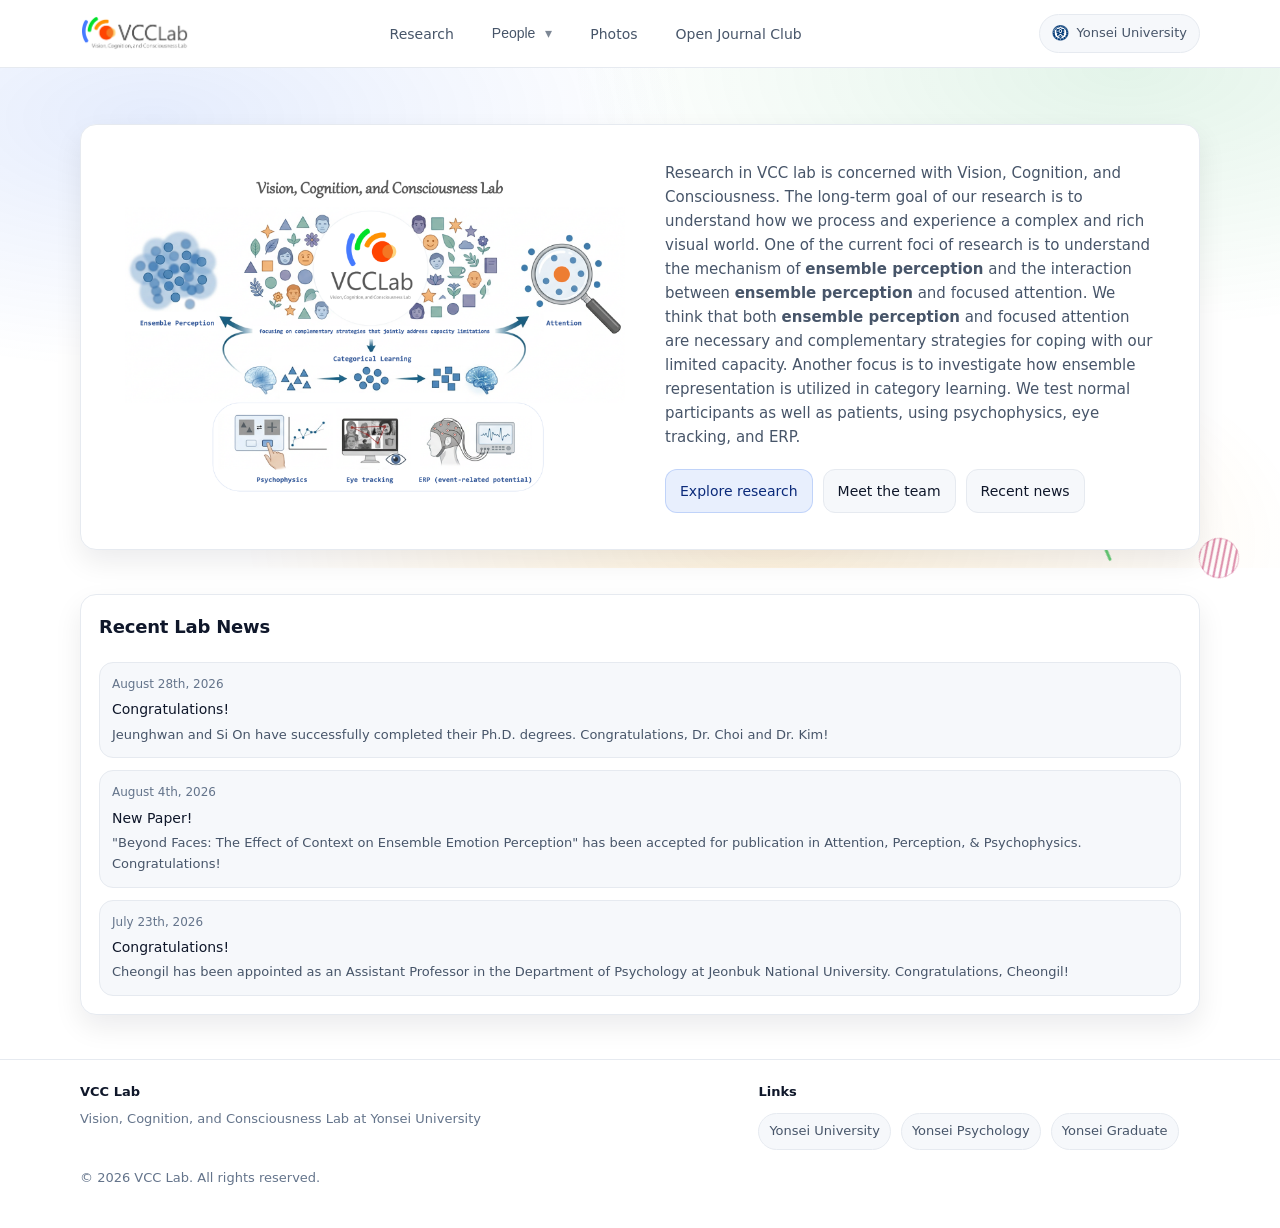
==== commit 3e02e9ad: "news & member update" ====
--- a/index.html
+++ b/index.html
@@ -165,6 +165,11 @@
               <h2>Recent Lab News</h2>
             </div>
           </div>
+            <li class="news-item">
+              <div class="date">August 28th, 2026</div>
+              <div class="title">Congratulations!</div>
+              <div class="desc">Jeunghwan and Si On have successfully completed their Ph.D. degrees. Congratulations, Dr. Choi and Dr. Kim!</div>
+            </li>
           <ul class="list news-row" aria-label="News list">
             <li class="news-item">
               <div class="date">August 4th, 2026</div>
@@ -176,11 +181,7 @@
               <div class="title">Congratulations!</div>
               <div class="desc">Cheongil has been appointed as an Assistant Professor in the Department of Psychology at Jeonbuk National University. Congratulations, Cheongil!</div>
             </li>
-            <li class="news-item">
-              <div class="date">May 30th, 2026</div>
-              <div class="title">New Paper!</div>
-              <div class="desc">"The sense of agency is reduced by stimulus variability but has a limited effect on perceived variability," is accepted for publication in Psychological Research. Congratulations Yunsoo!</div>
-            </li>
+
 
           </ul>
         </div>
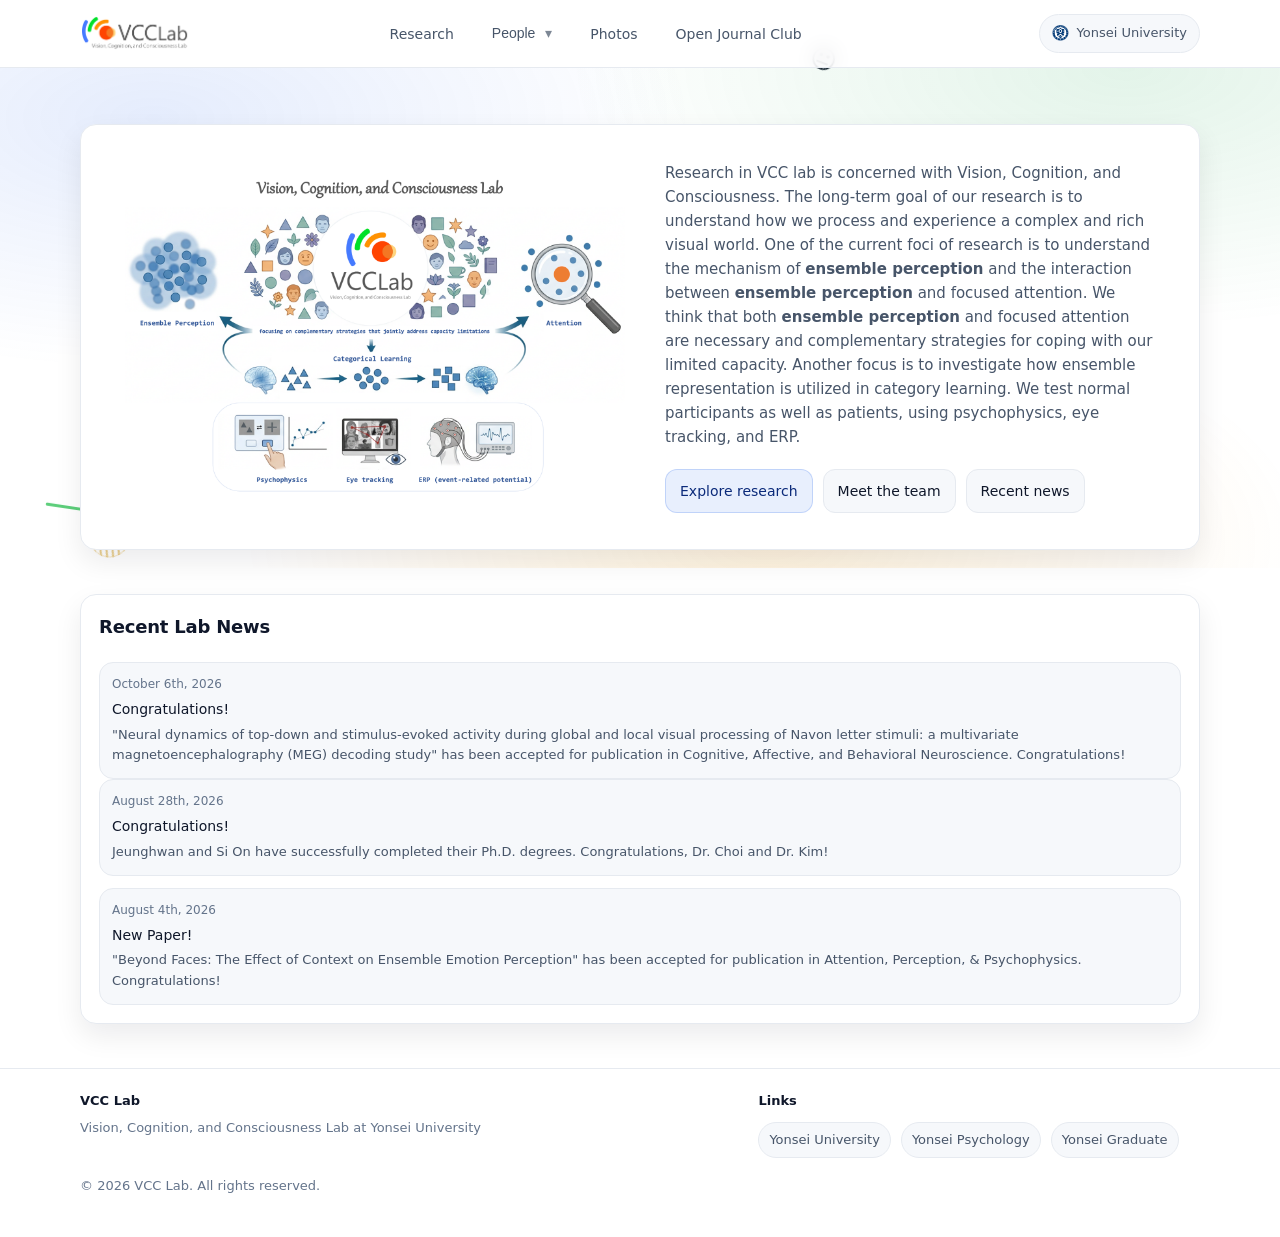
==== commit 4d73e4af: "News update" ====
--- a/index.html
+++ b/index.html
@@ -166,6 +166,11 @@
             </div>
           </div>
             <li class="news-item">
+              <div class="date">October 6th, 2026</div>
+              <div class="title">Congratulations!</div>
+              <div class="desc">"Neural dynamics of top-down and stimulus-evoked activity during global and local visual processing of Navon letter stimuli: a multivariate magnetoencephalography (MEG) decoding study" has been accepted for publication in Cognitive, Affective, and Behavioral Neuroscience. Congratulations!</div>
+            </li>
+            <li class="news-item">
               <div class="date">August 28th, 2026</div>
               <div class="title">Congratulations!</div>
               <div class="desc">Jeunghwan and Si On have successfully completed their Ph.D. degrees. Congratulations, Dr. Choi and Dr. Kim!</div>
@@ -175,11 +180,6 @@
               <div class="date">August 4th, 2026</div>
               <div class="title">New Paper!</div>
               <div class="desc">"Beyond Faces: The Effect of Context on Ensemble Emotion Perception" has been accepted for publication in Attention, Perception, & Psychophysics. Congratulations!</div>
-            </li>
-            <li class="news-item">
-              <div class="date">July 23th, 2026</div>
-              <div class="title">Congratulations!</div>
-              <div class="desc">Cheongil has been appointed as an Assistant Professor in the Department of Psychology at Jeonbuk National University. Congratulations, Cheongil!</div>
             </li>
 
 
--- a/assets/css/style.css
+++ b/assets/css/style.css
@@ -671,4 +671,66 @@
 /* optional: if your vcc logo is tall, adjust on mobile */
 @media (max-width: 720px){
   .brand-logo{ height: 32px; }
-}+}
+
+.lightbox-overlay{
+  position: fixed;
+  inset: 0;
+  background: rgba(0,0,0,0.85);
+  display: none;
+  align-items: center;
+  justify-content: center;
+  z-index: 999;
+  padding: 24px;
+  cursor: zoom-out;
+}
+.lightbox-overlay.active{ display: flex; }
+.lightbox-overlay img{
+  max-width: 92vw;
+  max-height: 92vh;
+  border-radius: 8px;
+  box-shadow: 0 20px 60px rgba(0,0,0,0.5);
+}
+.lightbox-img{ cursor: zoom-in; }
+
+    /* ── Pagination ── */
+    .jc-pager {
+      display: flex;
+      justify-content: center;
+      align-items: center;
+      gap: 6px;
+      flex-wrap: wrap;
+      margin-top: 18px;
+    }
+    .jc-page-btn {
+      min-width: 34px;
+      height: 34px;
+      padding: 0 10px;
+      border: 1px solid var(--line);
+      border-radius: 8px;
+      background: var(--surface);
+      color: var(--muted2);
+      font-size: 13px;
+      font-weight: 600;
+      font-family: inherit;
+      cursor: pointer;
+      transition: background .12s, color .12s, border-color .12s;
+    }
+    .jc-page-btn:hover:not(:disabled):not(.active) { background: #eef3ff; }
+    .jc-page-btn.active {
+      background: #1d4ed8;
+      border-color: #1d4ed8;
+      color: #fff;
+    }
+    .jc-page-btn:disabled { opacity: .35; cursor: default; }
+    .jc-page-ellipsis {
+      padding: 0 2px;
+      color: var(--muted2);
+      font-size: 13px;
+    }
+    .jc-page-info {
+      margin-top: 8px;
+      text-align: center;
+      font-size: 12px;
+      color: var(--muted2);
+    }
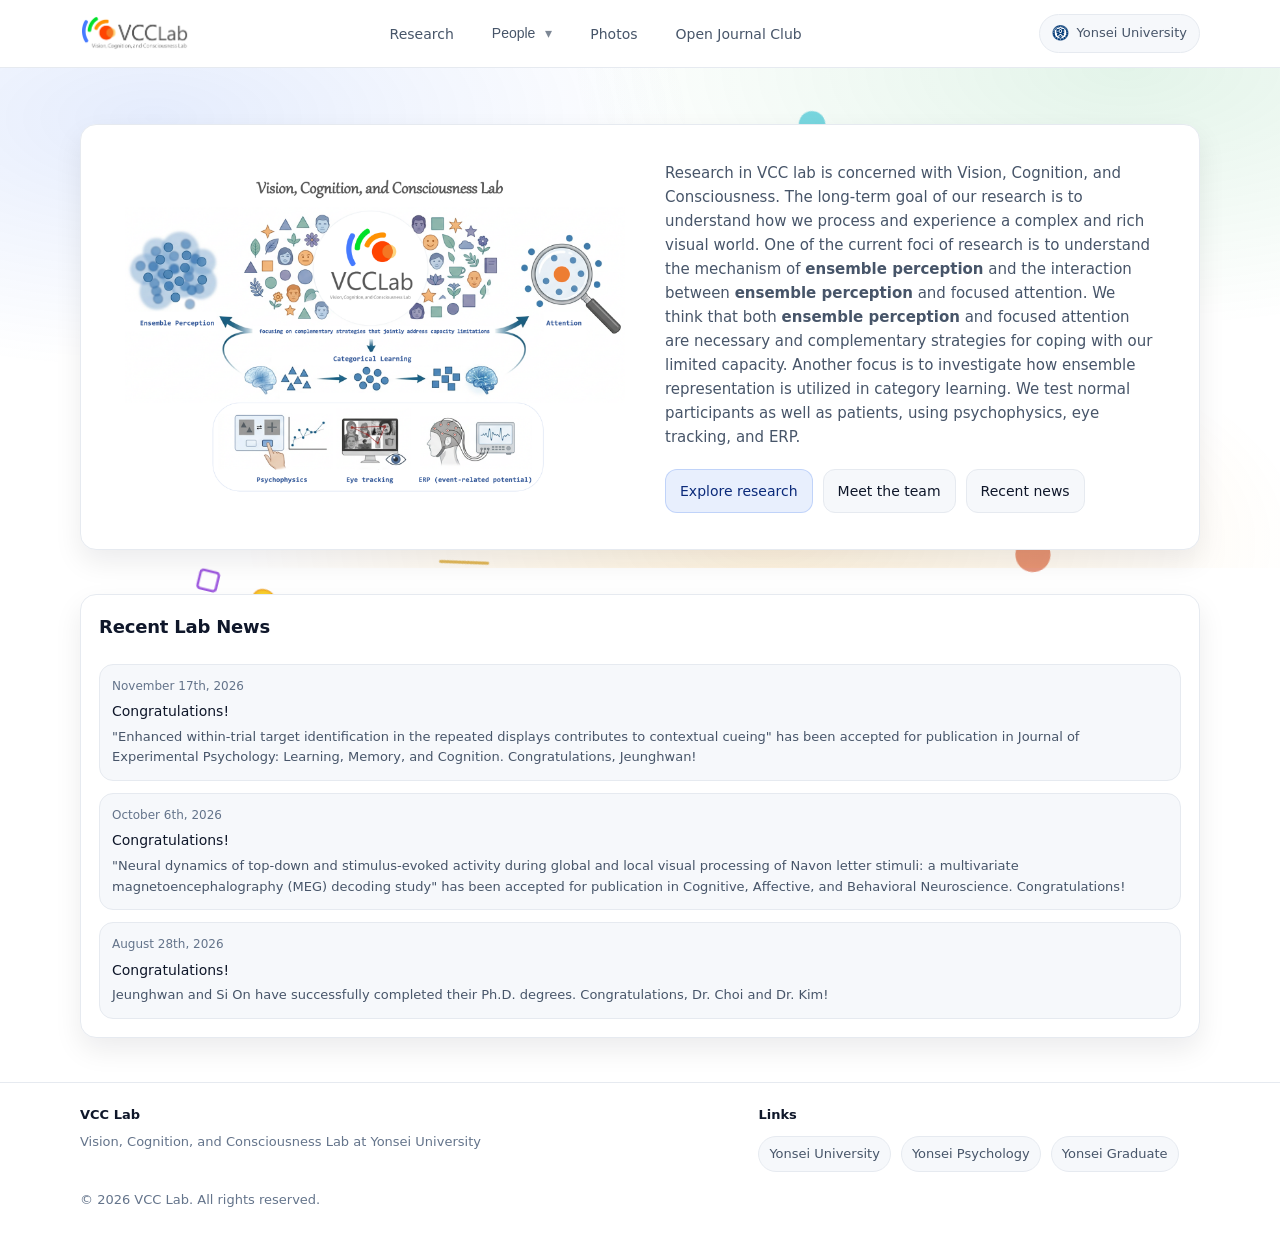
==== commit a3e63efe: "Update index.html" ====
--- a/index.html
+++ b/index.html
@@ -165,24 +165,26 @@
               <h2>Recent Lab News</h2>
             </div>
           </div>
+          <ul class="list news-row" aria-label="News list">
+            <li class="news-item">
+              <div class="date">November 17th, 2026</div>
+              <div class="title">Congratulations!</div>
+              <div class="desc">"Enhanced within-trial target identification in the repeated displays contributes to contextual cueing" has been accepted for publication in Journal of Experimental Psychology: Learning, Memory, and Cognition. Congratulations, Jeunghwan!</div>
+            </li>
+          </ul>
+          <ul class="list news-row" aria-label="News list"></ul>
             <li class="news-item">
               <div class="date">October 6th, 2026</div>
               <div class="title">Congratulations!</div>
               <div class="desc">"Neural dynamics of top-down and stimulus-evoked activity during global and local visual processing of Navon letter stimuli: a multivariate magnetoencephalography (MEG) decoding study" has been accepted for publication in Cognitive, Affective, and Behavioral Neuroscience. Congratulations!</div>
             </li>
+          </ul>
+          <ul class="list news-row" aria-label="News list"></ul>
             <li class="news-item">
               <div class="date">August 28th, 2026</div>
               <div class="title">Congratulations!</div>
               <div class="desc">Jeunghwan and Si On have successfully completed their Ph.D. degrees. Congratulations, Dr. Choi and Dr. Kim!</div>
             </li>
-          <ul class="list news-row" aria-label="News list">
-            <li class="news-item">
-              <div class="date">August 4th, 2026</div>
-              <div class="title">New Paper!</div>
-              <div class="desc">"Beyond Faces: The Effect of Context on Ensemble Emotion Perception" has been accepted for publication in Attention, Perception, & Psychophysics. Congratulations!</div>
-            </li>
-
-
           </ul>
         </div>
       </div>
